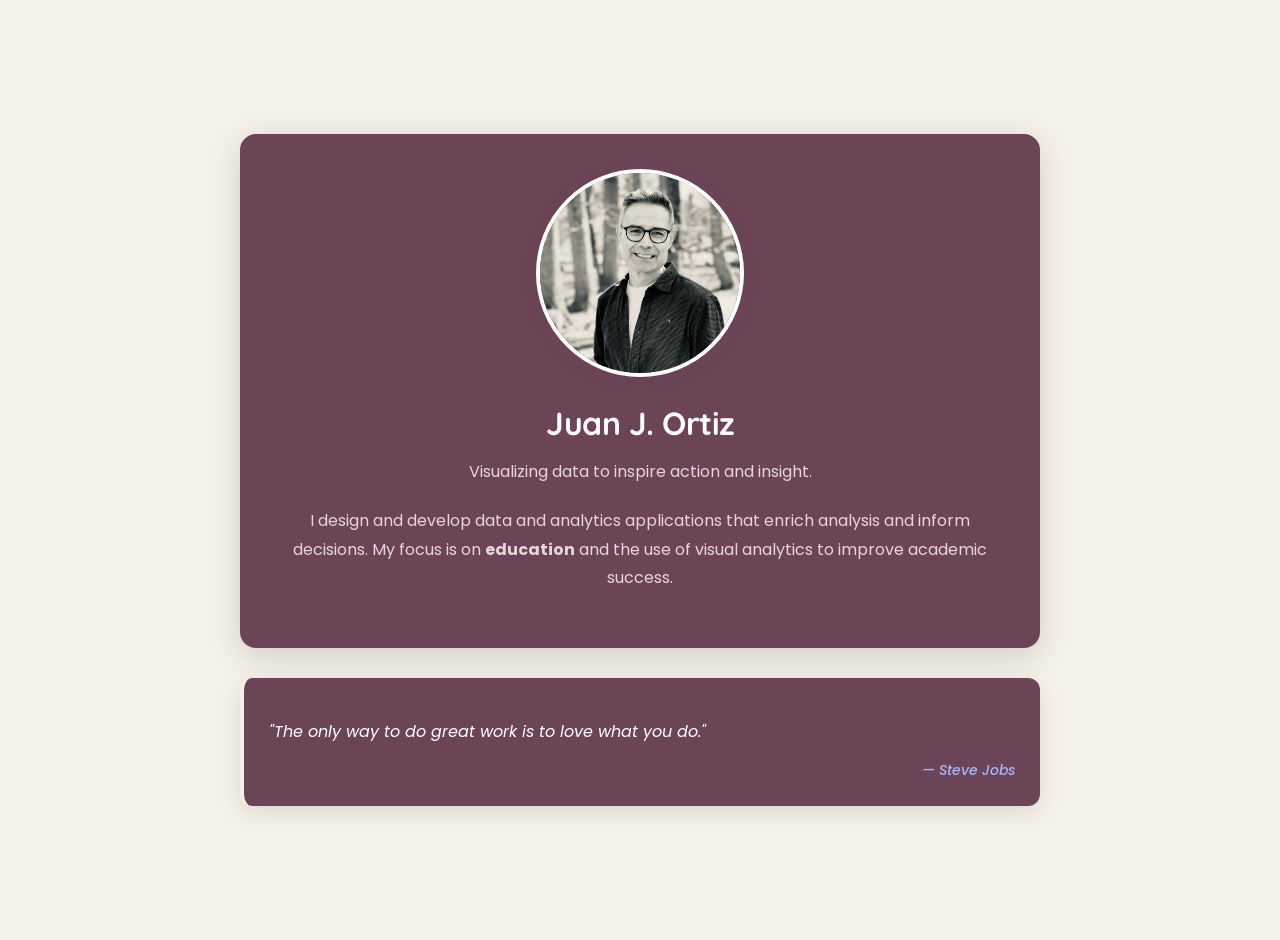
==== hero_index.html @ e3eeb02c "remove files" ====
<!DOCTYPE html>
<html lang="en">
<head>
    <meta charset="UTF-8">
    <meta name="viewport" content="width=device-width, initial-scale=1.0">
    <meta name="description" content="Juan J. Ortiz - Visual Analytics Specialist" />
    <title>Juan J. Ortiz - Data and Analytics</title>
    <link rel="stylesheet" href="styles.css" />
    <link rel="preconnect" href="https://fonts.googleapis.com">
    <link rel="preconnect" href="https://fonts.gstatic.com" crossorigin>
    <link href="https://fonts.googleapis.com/css2?family=Poppins:wght@400;600;700&family=Quicksand:wght@500;600;700&display=swap" rel="stylesheet">
</head>
<body>
    <main class="container">
      <section class="profile-card" aria-labelledby="profile-name">
        <img
          src="./assets/jjoo_bw.JPEG"
          alt="Juan J. Ortiz"
          class="avatar"
          width="200"
          height="200"
        />
        <h1 class="name" id="profile-name">Juan J. Ortiz</h1>
        <p class="bio">
          Visualizing data to inspire action and insight.
        </p>
        <p class="bio">
            I design and develop data and analytics applications that enrich analysis and inform decisions. 
            My focus is on <strong>education</strong> and the use of visual analytics to improve academic success.
        </p>
      </section>
      <blockquote class="quote">
        <p>"The only way to do great work is to love what you do."</p>
        <cite>— Steve Jobs</cite>
      </blockquote>
    </main>
    <script src="shapes.js"></script>
    <script src="shapegenerator.js"></script>
    <script>
        generateShapes({
            element: document.body,
            options: {
                colorList: ["#a29bfe","#ff7675","#55efc4","#636e72"],
                numberOfShapes: 15,
                mode: 1,
                rotation: true
            }
        });
    </script>
</body>
</html>
---- styles.css ----
:root {
  --primary: #4f46e5; /* Indigo */
  --secondary: #a5b4fc; /* Light indigo */
  --dark: #1e1b4b; /* Dark indigo */
  --light: #f8fafc;
  --accent: #a5b4fc; /* Lighter indigo accent */
  --success: #10b981;
  --font-main: 'Poppins', sans-serif;
  --font-heading: 'Quicksand', sans-serif;
}

body {
  font-family: var(--font-main);
  background-color: #f5f1e8; /* Warm light beige background */
  color: #333333;
  margin: 0;
  padding: 20px;
  display: flex;
  justify-content: center;
  align-items: center;
  min-height: 100vh;
}

.container {
  max-width: 800px;
  width: 100%;
  display: flex;
  flex-direction: column;
  gap: 30px;
  position: relative;
}

.profile-card {
  background: #6B4457; /* Same as quote card - dark maroon */
  border-radius: 16px;
  box-shadow: 0 8px 32px rgba(0, 0, 0, 0.15);
  padding: 35px;
  text-align: center;
  transition: all 0.3s ease;
  border: none;
  position: relative;
  z-index: 1;
  color: #FFFFFF; /* White text for contrast */
}

.profile-card:hover {
  transform: translateY(-8px);
  box-shadow: 0 16px 48px rgba(107, 68, 87, 0.3); /* Maroon glow */
}

.avatar {
  border-radius: 50%;
  border: 4px solid #FFFFFF; /* White border for contrast */
  margin-bottom: 20px;
  transition: all 0.3s ease;
  object-fit: cover;
  object-position: center top;
  box-shadow: 0 4px 16px rgba(107, 68, 87, 0.3); /* Maroon shadow */
}

.profile-card:hover .avatar {
  border-color: #F5F1E8; /* Light beige border */
  transform: scale(1.05);
  box-shadow: 0 8px 32px rgba(107, 68, 87, 0.4); /* Maroon shadow */
}

.name {
  margin: 0;
  color: #FFFFFF; /* White for contrast */
  font-family: var(--font-heading);
  font-weight: 700;
  font-size: 32px;
  letter-spacing: -0.5px;
  line-height: 1.2;
}

.title {
  margin: 8px 0 12px 0;
  color: #F5E6E8; /* Soft pink-beige for subtlety */
  font-family: var(--font-heading);
  font-weight: 600;
  font-size: 18px;
  letter-spacing: 0.5px;
  text-transform: uppercase;
  tracking: 1px;
}

.bio {
  color: #E8D5D8; /* Light pink-gray that blends with burgundy */
  margin-bottom: 20px;
  line-height: 1.8;
  font-size: 16px;
  font-weight: 400;
}

.follow-btn {
  background-color: var(--primary);
  color: white;
  border: none;
  padding: 10px 25px;
  border-radius: 50px;
  font-weight: 600;
  cursor: pointer;
  transition: all 0.3s ease;
  font-family: var(--font-main);
}

.follow-btn:hover {
  background-color: var(--accent);
  transform: scale(1.05);
}

.chart-container {
  background: white;
  border-radius: 12px;
  box-shadow: 0 10px 20px rgba(0, 0, 0, 0.1);
  padding: 25px;
}

.chart-title {
  margin-top: 0;
  color: var(--primary);
  font-weight: 600;
}

#chart {
  display: flex;
  flex-direction: column;
  gap: 10px;
  margin: 20px 0;
}

.bar {
  height: 40px;
  border-radius: 5px;
  transition: width 0.5s ease;
  position: relative;
  box-shadow: 0 4px 6px rgba(0, 0, 0, 0.1);
}

.bar::after {
  content: attr(data-value);
  position: absolute;
  right: 5px;
  top: 50%;
  transform: translateY(-50%);
  color: white;
  font-weight: 600;
  font-size: 14px;
}

.chart-labels {
  display: flex;
  justify-content: space-between;
  padding: 0 10px;
  color: var(--secondary);
  font-weight: 500;
}

.quote {
  background-color: #6B4457; /* Dark maroon for quote card */
  border-left: 4px solid #F5F1E8; /* Light beige accent */
  padding: 25px;
  margin: 0;
  font-style: italic;
  color: #FFFFFF; /* White text */
  border-radius: 12px;
  box-shadow: 0 6px 24px rgba(0, 0, 0, 0.1);
  position: relative;
  z-index: 1;
  transition: all 0.3s ease;
}

.quote:hover {
  transform: translateY(-3px);
  box-shadow: 0 12px 32px rgba(107, 68, 87, 0.2); /* Maroon shadow */
}

cite {
  color: #F5F1E8; /* Background color for Steve Jobs name */
  font-weight: 500;
}

cite {
  display: block;
  margin-top: 8px;
  font-size: 14px;
  color: var(--secondary);
  font-weight: 500;
  text-align: right;
}



/* Simplified layering */
main {
  position: relative;
}
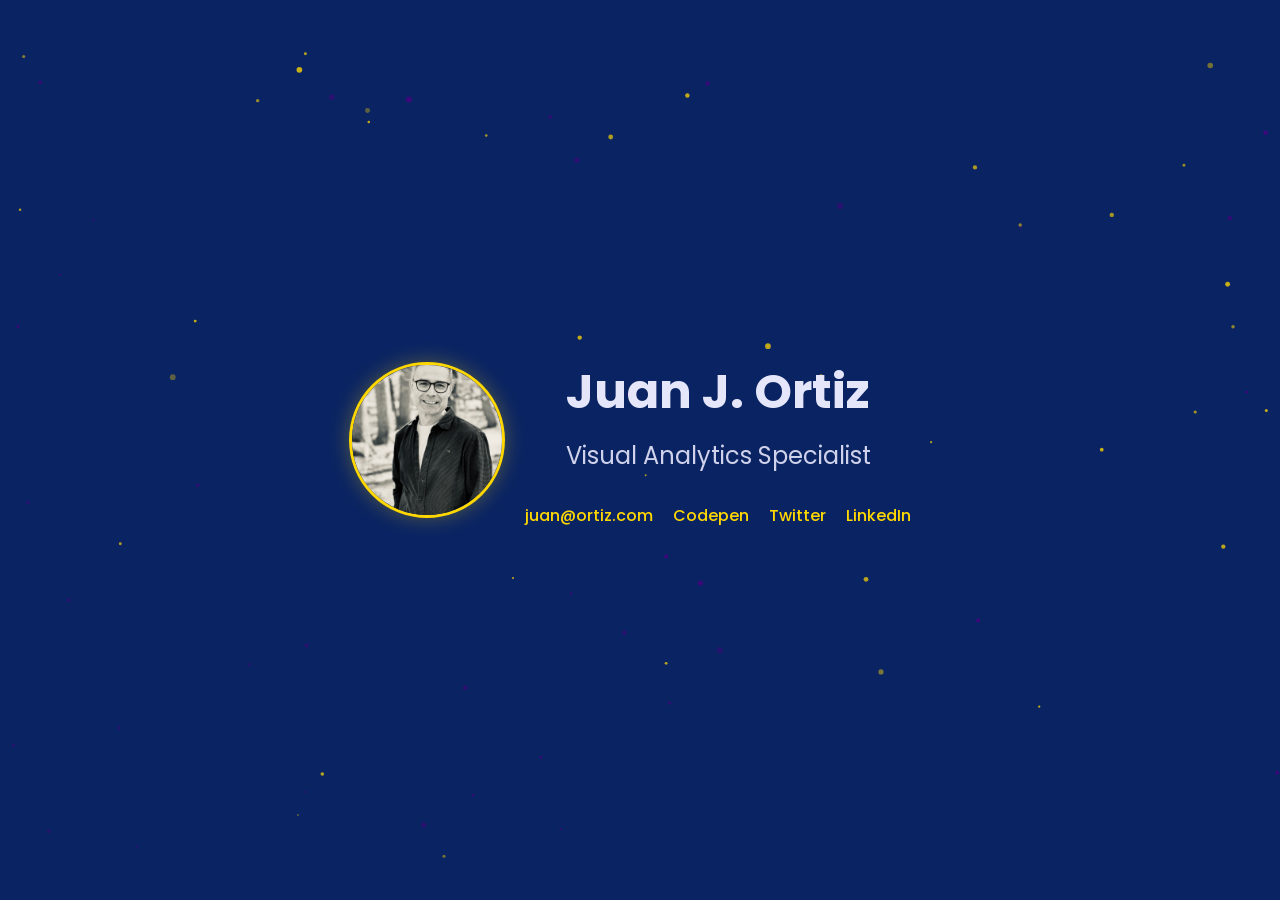
==== commit f65a990b: "particles" ====
--- a/hero_index.html
+++ b/hero_index.html
@@ -11,41 +11,29 @@
     <link href="https://fonts.googleapis.com/css2?family=Poppins:wght@400;600;700&family=Quicksand:wght@500;600;700&display=swap" rel="stylesheet">
 </head>
 <body>
-    <main class="container">
-      <section class="profile-card" aria-labelledby="profile-name">
+    <main>
         <img
           src="./assets/jjoo_bw.JPEG"
           alt="Juan J. Ortiz"
           class="avatar"
-          width="200"
-          height="200"
+          width="400"
+          height="400"
         />
-        <h1 class="name" id="profile-name">Juan J. Ortiz</h1>
-        <p class="bio">
-          Visualizing data to inspire action and insight.
-        </p>
-        <p class="bio">
-            I design and develop data and analytics applications that enrich analysis and inform decisions. 
-            My focus is on <strong>education</strong> and the use of visual analytics to improve academic success.
-        </p>
-      </section>
-      <blockquote class="quote">
-        <p>"The only way to do great work is to love what you do."</p>
-        <cite>— Steve Jobs</cite>
-      </blockquote>
+<canvas class="container" id="container" role="main"></canvas>
+  <div class="content">
+    <h1 class="title">Juan J. Ortiz</h1>
+    <p class="desc">Visual Analytics Specialist</p>
+     <ul class="contact">
+      <li><a href="mailto:juan@ortiz.com">juan@ortiz.com</a></li>
+        <li>
+          <a target="_top" href="https://codepen.io/juanortiz/">Codepen</a></li>
+        <li>
+          <a target="_top" href="https://twitter.com/juanortiz">Twitter</a></li>
+        <li><a target="_top" href="https://linkedin.com/in/juanortiz">LinkedIn</a></li>
+      </ul>
+  </div>
+
     </main>
-    <script src="shapes.js"></script>
-    <script src="shapegenerator.js"></script>
-    <script>
-        generateShapes({
-            element: document.body,
-            options: {
-                colorList: ["#a29bfe","#ff7675","#55efc4","#636e72"],
-                numberOfShapes: 15,
-                mode: 1,
-                rotation: true
-            }
-        });
-    </script>
+    <script src="script.js"></script>
 </body>
 </html>
--- a/styles.css
+++ b/styles.css
@@ -1,193 +1,23 @@
 :root {
-  --primary: #4f46e5; /* Indigo */
-  --secondary: #a5b4fc; /* Light indigo */
-  --dark: #1e1b4b; /* Dark indigo */
-  --light: #f8fafc;
-  --accent: #a5b4fc; /* Lighter indigo accent */
-  --success: #10b981;
+  --primary: #4B0082; /* Indigo */
+  --secondary: #FFD700; /* Soft Gold */
+  --dark: #0A2463; /* Deep Navy */
+  --light: #E6E6FA; /* Pale Lavender */
   --font-main: 'Poppins', sans-serif;
   --font-heading: 'Quicksand', sans-serif;
 }
 
 body {
   font-family: var(--font-main);
-  background-color: #f5f1e8; /* Warm light beige background */
-  color: #333333;
+  background-color: var(--dark); /* Deep Navy background */
+  color: var(--light); /* Pale Lavender text */
   margin: 0;
-  padding: 20px;
+  padding: 0;
   display: flex;
   justify-content: center;
   align-items: center;
   min-height: 100vh;
-}
-
-.container {
-  max-width: 800px;
-  width: 100%;
-  display: flex;
-  flex-direction: column;
-  gap: 30px;
-  position: relative;
-}
-
-.profile-card {
-  background: #6B4457; /* Same as quote card - dark maroon */
-  border-radius: 16px;
-  box-shadow: 0 8px 32px rgba(0, 0, 0, 0.15);
-  padding: 35px;
-  text-align: center;
-  transition: all 0.3s ease;
-  border: none;
-  position: relative;
-  z-index: 1;
-  color: #FFFFFF; /* White text for contrast */
-}
-
-.profile-card:hover {
-  transform: translateY(-8px);
-  box-shadow: 0 16px 48px rgba(107, 68, 87, 0.3); /* Maroon glow */
-}
-
-.avatar {
-  border-radius: 50%;
-  border: 4px solid #FFFFFF; /* White border for contrast */
-  margin-bottom: 20px;
-  transition: all 0.3s ease;
-  object-fit: cover;
-  object-position: center top;
-  box-shadow: 0 4px 16px rgba(107, 68, 87, 0.3); /* Maroon shadow */
-}
-
-.profile-card:hover .avatar {
-  border-color: #F5F1E8; /* Light beige border */
-  transform: scale(1.05);
-  box-shadow: 0 8px 32px rgba(107, 68, 87, 0.4); /* Maroon shadow */
-}
-
-.name {
-  margin: 0;
-  color: #FFFFFF; /* White for contrast */
-  font-family: var(--font-heading);
-  font-weight: 700;
-  font-size: 32px;
-  letter-spacing: -0.5px;
-  line-height: 1.2;
-}
-
-.title {
-  margin: 8px 0 12px 0;
-  color: #F5E6E8; /* Soft pink-beige for subtlety */
-  font-family: var(--font-heading);
-  font-weight: 600;
-  font-size: 18px;
-  letter-spacing: 0.5px;
-  text-transform: uppercase;
-  tracking: 1px;
-}
-
-.bio {
-  color: #E8D5D8; /* Light pink-gray that blends with burgundy */
-  margin-bottom: 20px;
-  line-height: 1.8;
-  font-size: 16px;
-  font-weight: 400;
-}
-
-.follow-btn {
-  background-color: var(--primary);
-  color: white;
-  border: none;
-  padding: 10px 25px;
-  border-radius: 50px;
-  font-weight: 600;
-  cursor: pointer;
-  transition: all 0.3s ease;
-  font-family: var(--font-main);
-}
-
-.follow-btn:hover {
-  background-color: var(--accent);
-  transform: scale(1.05);
-}
-
-.chart-container {
-  background: white;
-  border-radius: 12px;
-  box-shadow: 0 10px 20px rgba(0, 0, 0, 0.1);
-  padding: 25px;
-}
-
-.chart-title {
-  margin-top: 0;
-  color: var(--primary);
-  font-weight: 600;
-}
-
-#chart {
-  display: flex;
-  flex-direction: column;
-  gap: 10px;
-  margin: 20px 0;
-}
-
-.bar {
-  height: 40px;
-  border-radius: 5px;
-  transition: width 0.5s ease;
-  position: relative;
-  box-shadow: 0 4px 6px rgba(0, 0, 0, 0.1);
-}
-
-.bar::after {
-  content: attr(data-value);
-  position: absolute;
-  right: 5px;
-  top: 50%;
-  transform: translateY(-50%);
-  color: white;
-  font-weight: 600;
-  font-size: 14px;
-}
-
-.chart-labels {
-  display: flex;
-  justify-content: space-between;
-  padding: 0 10px;
-  color: var(--secondary);
-  font-weight: 500;
-}
-
-.quote {
-  background-color: #6B4457; /* Dark maroon for quote card */
-  border-left: 4px solid #F5F1E8; /* Light beige accent */
-  padding: 25px;
-  margin: 0;
-  font-style: italic;
-  color: #FFFFFF; /* White text */
-  border-radius: 12px;
-  box-shadow: 0 6px 24px rgba(0, 0, 0, 0.1);
-  position: relative;
-  z-index: 1;
-  transition: all 0.3s ease;
-}
-
-.quote:hover {
-  transform: translateY(-3px);
-  box-shadow: 0 12px 32px rgba(107, 68, 87, 0.2); /* Maroon shadow */
-}
-
-cite {
-  color: #F5F1E8; /* Background color for Steve Jobs name */
-  font-weight: 500;
-}
-
-cite {
-  display: block;
-  margin-top: 8px;
-  font-size: 14px;
-  color: var(--secondary);
-  font-weight: 500;
-  text-align: right;
+  overflow: hidden;
 }
 
 
@@ -195,4 +25,81 @@
 /* Simplified layering */
 main {
   position: relative;
+  width: 100%;
+  height: 100vh;
+  display: flex;
+  justify-content: center;
+  align-items: center;
+}
+
+/* Avatar styling for hero section */
+.avatar {
+  border-radius: 50%;
+  border: 3px solid var(--secondary); /* Soft Gold border */
+  width: 150px;
+  height: 150px;
+  object-fit: cover;
+  margin-bottom: 20px;
+  box-shadow: 0 0 20px rgba(255, 215, 0, 0.3); /* Soft Gold glow */
+  transition: all 0.3s ease;
+  position: relative;
+  z-index: 3; /* Higher than particles (z-index: 0) */
+}
+
+.avatar:hover {
+  transform: scale(1.05);
+  box-shadow: 0 0 30px rgba(255, 215, 0, 0.5); /* Enhanced glow on hover */
+  z-index: 4; /* Ensure hover state stays on top */
+}
+
+/* Hero canvas styles */
+#container {
+  position: fixed;
+  top: 0;
+  left: 0;
+  width: 100%;
+  height: 100%;
+  z-index: 0;
+}
+
+.content {
+  position: relative;
+  z-index: 3; /* Same as avatar, above particles */
+  text-align: center;
+  color: var(--light); /* Pale Lavender text */
+  max-width: 800px;
+  padding: 20px;
+}
+
+.content h1 {
+  font-size: 3rem;
+  margin: 0;
+  font-weight: 700;
+}
+
+.content p {
+  font-size: 1.5rem;
+  margin: 10px 0 30px 0;
+  opacity: 0.9;
+}
+
+.contact {
+  list-style: none;
+  padding: 0;
+  display: flex;
+  justify-content: center;
+  gap: 20px;
+  flex-wrap: wrap;
+}
+
+.contact li a {
+  color: var(--secondary); /* Soft Gold links */
+  text-decoration: none;
+  font-weight: 500;
+  transition: all 0.3s;
+}
+
+.contact li a:hover {
+  color: var(--primary); /* Indigo on hover */
+  transform: translateY(-2px);
 }
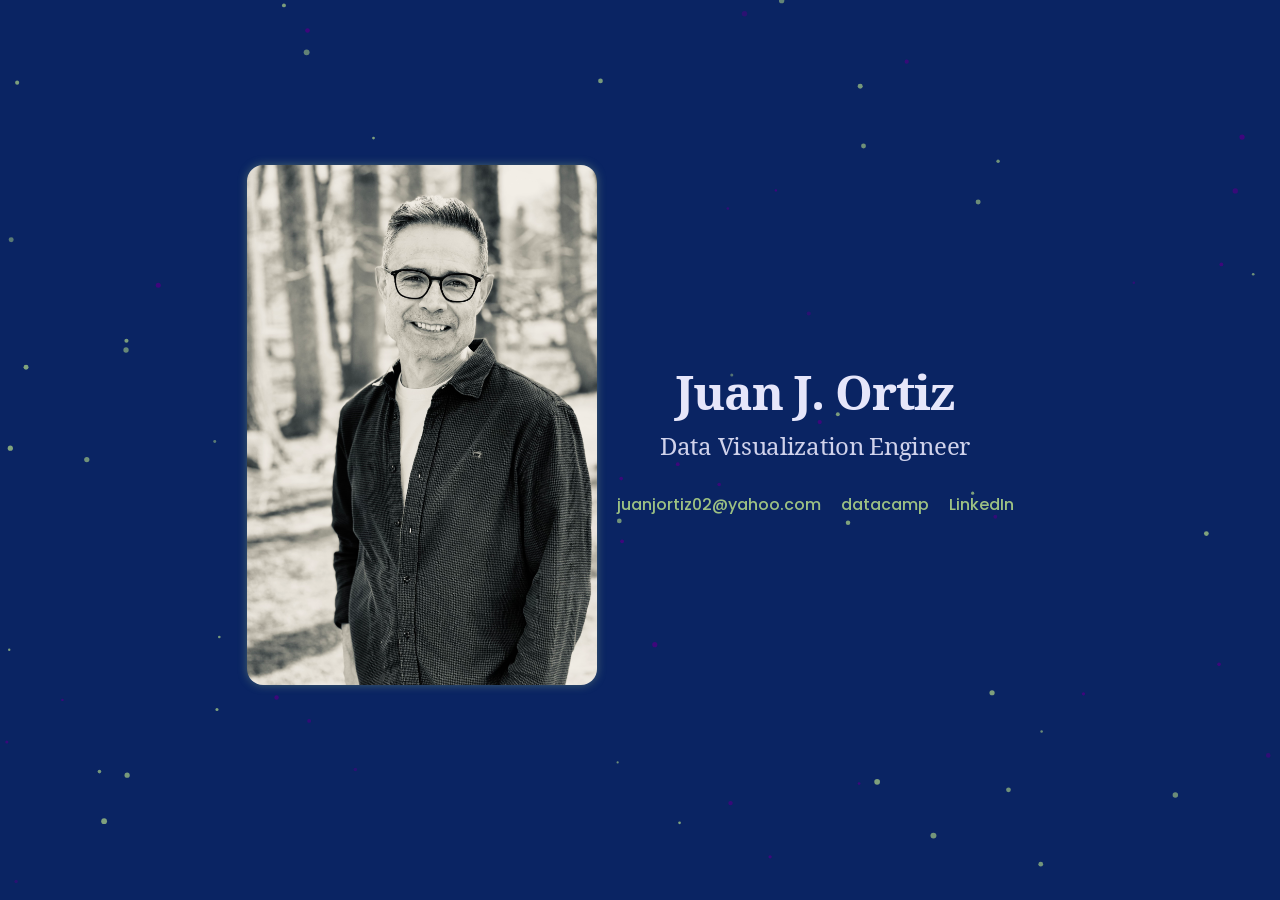
==== commit 4eefa6a4: "Experimental features: Added Koh Santepheap font, rectangular avatar with rounded corners, sage gree" ====
--- a/hero_index.html
+++ b/hero_index.html
@@ -8,7 +8,7 @@
     <link rel="stylesheet" href="styles.css" />
     <link rel="preconnect" href="https://fonts.googleapis.com">
     <link rel="preconnect" href="https://fonts.gstatic.com" crossorigin>
-    <link href="https://fonts.googleapis.com/css2?family=Poppins:wght@400;600;700&family=Quicksand:wght@500;600;700&display=swap" rel="stylesheet">
+    <link href="https://fonts.googleapis.com/css2?family=Koh+Santepheap:wght@400;700&family=Poppins:wght@400;600;700&display=swap" rel="stylesheet">
 </head>
 <body>
     <main>
@@ -16,20 +16,16 @@
           src="./assets/jjoo_bw.JPEG"
           alt="Juan J. Ortiz"
           class="avatar"
-          width="400"
-          height="400"
         />
 <canvas class="container" id="container" role="main"></canvas>
   <div class="content">
     <h1 class="title">Juan J. Ortiz</h1>
-    <p class="desc">Visual Analytics Specialist</p>
+    <p class="desc">Data Visualization Engineer</p>
      <ul class="contact">
-      <li><a href="mailto:juan@ortiz.com">juan@ortiz.com</a></li>
+      <li><a href="mailto:juan@ortiz.com">juanjortiz02@yahoo.com</a></li>
         <li>
-          <a target="_top" href="https://codepen.io/juanortiz/">Codepen</a></li>
-        <li>
-          <a target="_top" href="https://twitter.com/juanortiz">Twitter</a></li>
-        <li><a target="_top" href="https://linkedin.com/in/juanortiz">LinkedIn</a></li>
+          <a target="_top" href="https://www.datacamp.com/portfolio/juanjortiz02">datacamp</a></li>
+        <li><a target="_top" href="https://www.linkedin.com/in/buzzlite/">LinkedIn</a></li>
       </ul>
   </div>
 
--- a/styles.css
+++ b/styles.css
@@ -1,10 +1,10 @@
 :root {
   --primary: #4B0082; /* Indigo */
-  --secondary: #FFD700; /* Soft Gold */
+  --secondary: #9DC183; /* Sage Green */
   --dark: #0A2463; /* Deep Navy */
   --light: #E6E6FA; /* Pale Lavender */
   --font-main: 'Poppins', sans-serif;
-  --font-heading: 'Quicksand', sans-serif;
+  --font-heading: 'Koh Santepheap', sans-serif;
 }
 
 body {
@@ -34,21 +34,22 @@
 
 /* Avatar styling for hero section */
 .avatar {
-  border-radius: 50%;
-  border: 3px solid var(--secondary); /* Soft Gold border */
-  width: 150px;
-  height: 150px;
+  border-radius: 16px; /* Rounded corners for modern look */
+  border: none;
+  width: 350px; /* Width */
+  height: 520px; /* Height double the width (140x2 = 280) */
   object-fit: cover;
-  margin-bottom: 20px;
-  box-shadow: 0 0 20px rgba(255, 215, 0, 0.3); /* Soft Gold glow */
+  object-position: center top; /* Focus on upper body/face */
+  margin-bottom: 50px; /* Increased spacing for taller image */
+  box-shadow: 0 0 10px rgba(157, 193, 131, 0.4); /* Enhanced Sage Green glow */
   transition: all 0.3s ease;
   position: relative;
   z-index: 3; /* Higher than particles (z-index: 0) */
 }
 
 .avatar:hover {
-  transform: scale(1.05);
-  box-shadow: 0 0 30px rgba(255, 215, 0, 0.5); /* Enhanced glow on hover */
+  transform: scale(1.02) translateY(-4px); /* Subtle lift effect for tall image */
+  box-shadow: 0 0 20px rgba(157, 193, 131, 0.5); /* More pronounced Sage Green glow on hover */
   z-index: 4; /* Ensure hover state stays on top */
 }
 
@@ -75,12 +76,18 @@
   font-size: 3rem;
   margin: 0;
   font-weight: 700;
+  font-family: var(--font-heading); /* Playfair Display */
+  letter-spacing: -1px;
+  line-height: 1.1;
 }
 
 .content p {
   font-size: 1.5rem;
   margin: 10px 0 30px 0;
   opacity: 0.9;
+  font-family: var(--font-heading); /* Playfair Display for subtext */
+  font-weight: 400;
+  letter-spacing: -0.3px;
 }
 
 .contact {
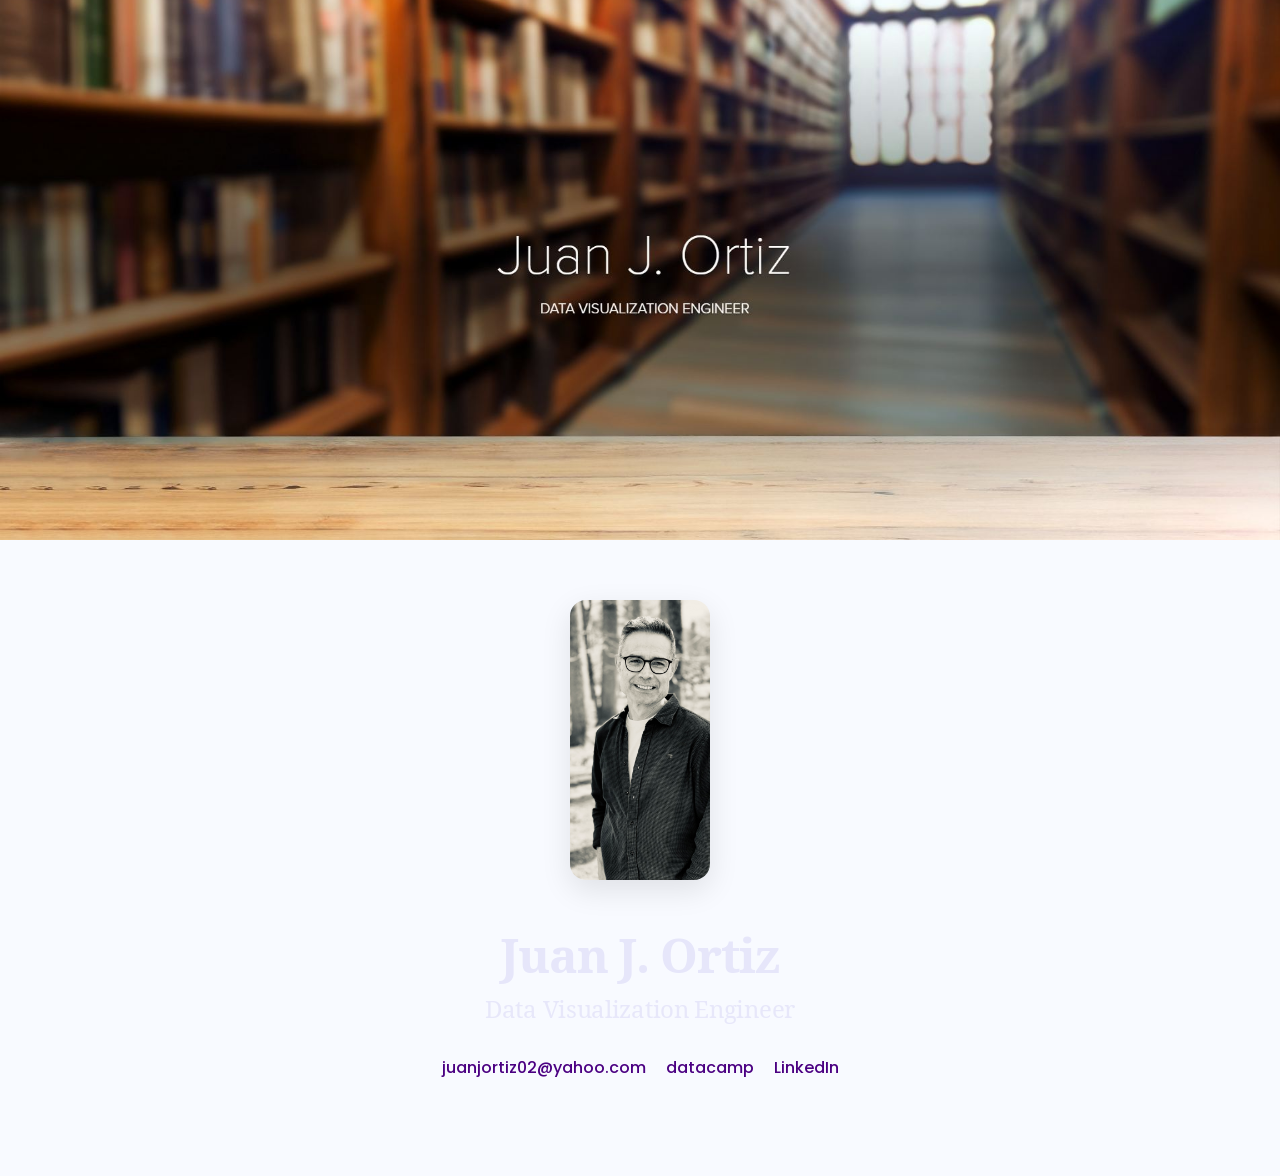
==== commit 211a7fbf: "Created two-section layout: hero section with pure background image, content section with snow backg" ====
--- a/hero_index.html
+++ b/hero_index.html
@@ -11,25 +11,25 @@
     <link href="https://fonts.googleapis.com/css2?family=Koh+Santepheap:wght@400;700&family=Poppins:wght@400;600;700&display=swap" rel="stylesheet">
 </head>
 <body>
-    <main>
+    <!-- Hero Section with Background Image -->
+    <section class="hero-section"></section>
+    
+    <!-- Content Section with Snow Background -->
+    <section class="content-section">
         <img
           src="./assets/jjoo_bw.JPEG"
           alt="Juan J. Ortiz"
           class="avatar"
         />
-<canvas class="container" id="container" role="main"></canvas>
-  <div class="content">
-    <h1 class="title">Juan J. Ortiz</h1>
-    <p class="desc">Data Visualization Engineer</p>
-     <ul class="contact">
-      <li><a href="mailto:juan@ortiz.com">juanjortiz02@yahoo.com</a></li>
-        <li>
-          <a target="_top" href="https://www.datacamp.com/portfolio/juanjortiz02">datacamp</a></li>
-        <li><a target="_top" href="https://www.linkedin.com/in/buzzlite/">LinkedIn</a></li>
-      </ul>
-  </div>
-
-    </main>
-    <script src="script.js"></script>
+        <div class="content">
+            <h1 class="title">Juan J. Ortiz</h1>
+            <p class="desc">Data Visualization Engineer</p>
+            <ul class="contact">
+                <li><a href="mailto:juan@ortiz.com">juanjortiz02@yahoo.com</a></li>
+                <li><a target="_top" href="https://www.datacamp.com/portfolio/juanjortiz02">datacamp</a></li>
+                <li><a target="_top" href="https://www.linkedin.com/in/buzzlite/">LinkedIn</a></li>
+            </ul>
+        </div>
+    </section>
 </body>
 </html>
--- a/styles.css
+++ b/styles.css
@@ -9,59 +9,71 @@
 
 body {
   font-family: var(--font-main);
-  background-color: var(--dark); /* Deep Navy background */
-  color: var(--light); /* Pale Lavender text */
   margin: 0;
   padding: 0;
+  min-height: 100vh;
   display: flex;
-  justify-content: center;
-  align-items: center;
-  min-height: 100vh;
-  overflow: hidden;
+  flex-direction: column;
 }
 
-
-
-/* Simplified layering */
-main {
+/* Hero Section with Background Image */
+.hero-section {
   position: relative;
   width: 100%;
-  height: 100vh;
+  height: 60vh;
+  min-height: 400px;
+  background-image: url('./assets/background_books.jpg');
+  background-size: cover;
+  background-position: center;
   display: flex;
   justify-content: center;
   align-items: center;
 }
 
-/* Avatar styling for hero section */
+/* Content Section with Snow Background */
+.content-section {
+  position: relative;
+  width: 100%;
+  background-color: #F8FAFF; /* Snow white */
+  color: var(--dark); /* Deep Navy text */
+  padding: 60px 20px;
+  display: flex;
+  flex-direction: column;
+  justify-content: center;
+  align-items: center;
+  flex: 1;
+  box-sizing: border-box;
+}
+
+
+
+/* Content container - now inside content-section */
+.content {
+  position: relative;
+  z-index: 2;
+  text-align: center;
+  color: var(--dark); /* Deep Navy text for snow background */
+  max-width: 800px;
+  width: 100%;
+  padding: 20px;
+  margin: 0 auto;
+}
+
+/* Avatar styling for content section */
 .avatar {
   border-radius: 16px; /* Rounded corners for modern look */
   border: none;
-  width: 350px; /* Width */
-  height: 520px; /* Height double the width (140x2 = 280) */
+  width: 140px; /* Width */
+  height: 280px; /* Height double the width (140x2 = 280) */
   object-fit: cover;
   object-position: center top; /* Focus on upper body/face */
-  margin-bottom: 50px; /* Increased spacing for taller image */
-  box-shadow: 0 0 10px rgba(157, 193, 131, 0.4); /* Enhanced Sage Green glow */
+  margin-bottom: 30px; /* Increased spacing for taller image */
+  box-shadow: 0 10px 30px rgba(0, 0, 0, 0.1); /* Subtle shadow for snow background */
   transition: all 0.3s ease;
   position: relative;
-  z-index: 3; /* Higher than particles (z-index: 0) */
+  z-index: 2;
 }
 
-.avatar:hover {
-  transform: scale(1.02) translateY(-4px); /* Subtle lift effect for tall image */
-  box-shadow: 0 0 20px rgba(157, 193, 131, 0.5); /* More pronounced Sage Green glow on hover */
-  z-index: 4; /* Ensure hover state stays on top */
-}
-
-/* Hero canvas styles */
-#container {
-  position: fixed;
-  top: 0;
-  left: 0;
-  width: 100%;
-  height: 100%;
-  z-index: 0;
-}
 
 .content {
   position: relative;
@@ -100,13 +112,15 @@
 }
 
 .contact li a {
-  color: var(--secondary); /* Soft Gold links */
+  color: var(--primary); /* Indigo links for snow background */
   text-decoration: none;
   font-weight: 500;
   transition: all 0.3s;
+  border-bottom: 2px solid transparent;
 }
 
 .contact li a:hover {
-  color: var(--primary); /* Indigo on hover */
+  color: var(--secondary); /* Sage Green on hover */
   transform: translateY(-2px);
+  border-bottom: 2px solid var(--secondary);
 }
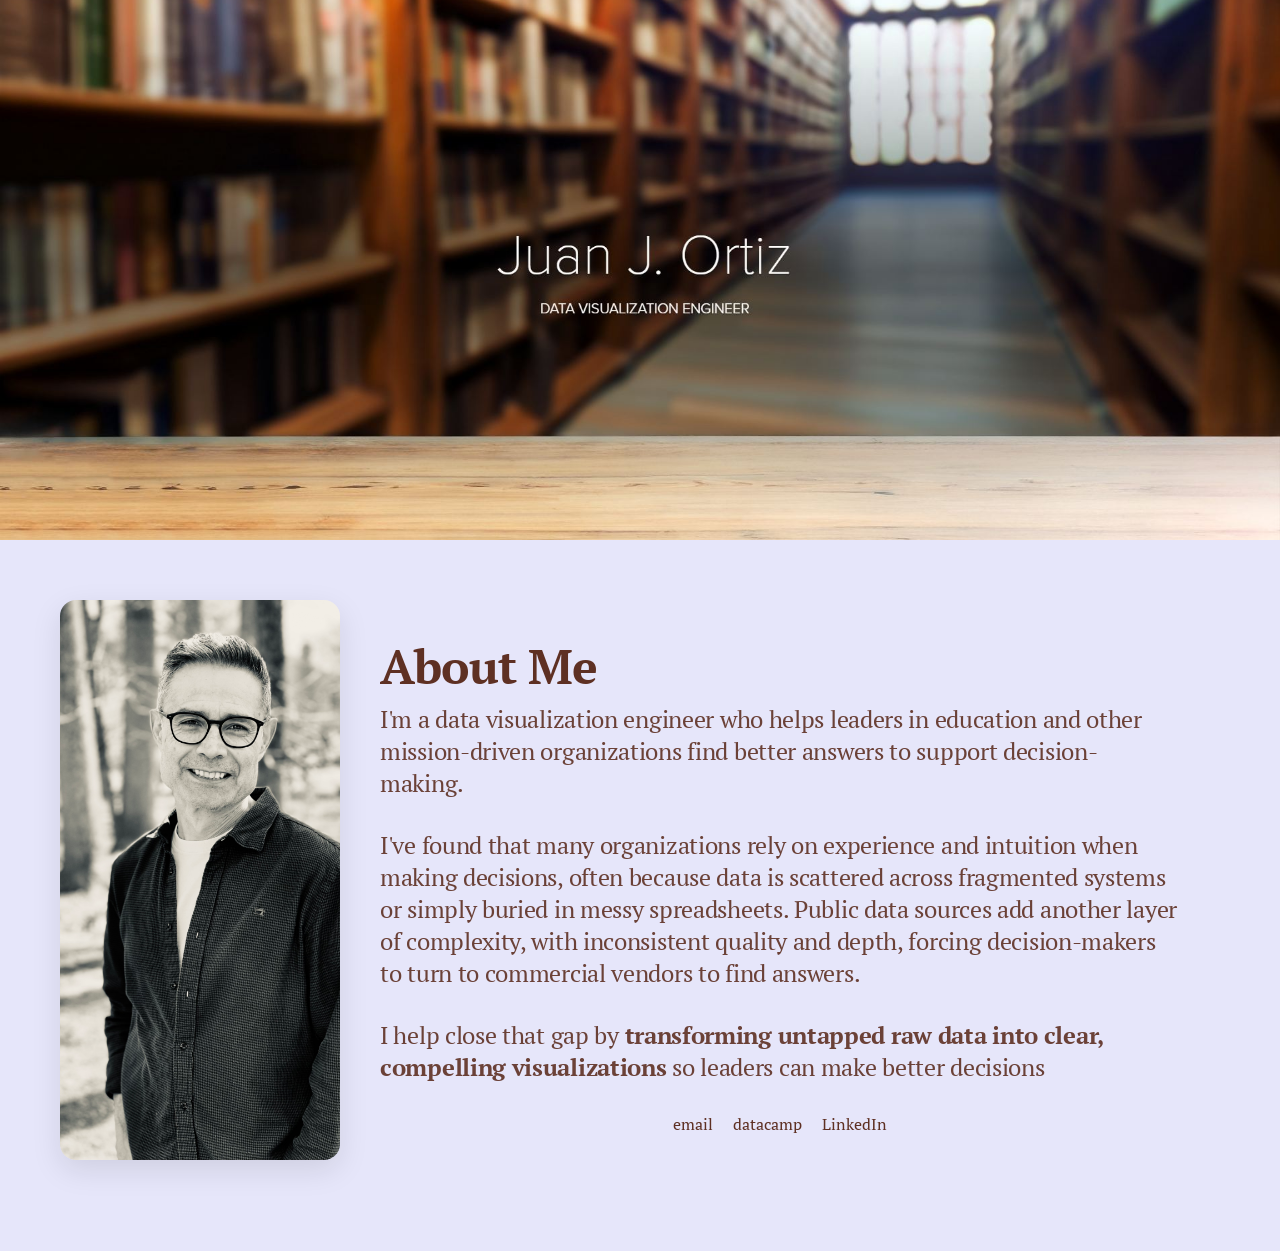
==== commit 73684ec3: "Refined two-section layout with library-inspired color palette. Hero section features pure books bac" ====
--- a/hero_index.html
+++ b/hero_index.html
@@ -8,6 +8,8 @@
     <link rel="stylesheet" href="styles.css" />
     <link rel="preconnect" href="https://fonts.googleapis.com">
     <link rel="preconnect" href="https://fonts.gstatic.com" crossorigin>
+    <link href="https://fonts.googleapis.com/css2?family=PT+Serif:ital,wght@0,400;0,700;1,400;1,700&display=swap" rel="stylesheet">
+    <link href="https://fonts.googleapis.com/css2?family=IBM+Plex+Serif:wght@400;500;600&display=swap" rel="stylesheet">
     <link href="https://fonts.googleapis.com/css2?family=Koh+Santepheap:wght@400;700&family=Poppins:wght@400;600;700&display=swap" rel="stylesheet">
 </head>
 <body>
@@ -22,10 +24,17 @@
           class="avatar"
         />
         <div class="content">
-            <h1 class="title">Juan J. Ortiz</h1>
-            <p class="desc">Data Visualization Engineer</p>
+            <h1 class="title">About Me</h1>
+            <p class="desc">I'm a data visualization engineer who helps leaders in education and other mission-driven organizations 
+                find better answers to support decision-making.</p>
+            <p class="desc"> I've found that many organizations rely on experience and intuition when making decisions, often because 
+                data is scattered across fragmented systems or simply buried in messy spreadsheets.  Public data sources add another 
+                layer of complexity, with inconsistent quality and depth, forcing decision-makers to turn to commercial vendors to 
+                find answers.</p>
+            <p class="desc"> I help close that gap by <strong>transforming untapped raw data into clear, compelling visualizations</strong> 
+                so leaders can make better decisions</p>
             <ul class="contact">
-                <li><a href="mailto:juan@ortiz.com">juanjortiz02@yahoo.com</a></li>
+                <li><a href="mailto:juanjortiz02@yahoo.com.com">email</a></li>
                 <li><a target="_top" href="https://www.datacamp.com/portfolio/juanjortiz02">datacamp</a></li>
                 <li><a target="_top" href="https://www.linkedin.com/in/buzzlite/">LinkedIn</a></li>
             </ul>
--- a/styles.css
+++ b/styles.css
@@ -3,8 +3,12 @@
   --secondary: #9DC183; /* Sage Green */
   --dark: #0A2463; /* Deep Navy */
   --light: #E6E6FA; /* Pale Lavender */
-  --font-main: 'Poppins', sans-serif;
-  --font-heading: 'Koh Santepheap', sans-serif;
+  --warm-wood: #D4C4A8; /* Warm Wood - matches wooden elements */
+  --snow: #F8FAFF; /* Snow white */
+  --library-brown: #5E3023; /* Library Brown - rich wood tone */
+  --soft-light-blue: #B8C5C9; /* Soft Light Blue - carpet inspiration */
+  --font-main: 'PT Serif', serif;
+  --font-heading: 'PT Serif', serif;
 }
 
 body {
@@ -30,43 +34,29 @@
   align-items: center;
 }
 
-/* Content Section with Snow Background */
+/* Content Section */
 .content-section {
   position: relative;
   width: 100%;
-  background-color: #F8FAFF; /* Snow white */
-  color: var(--dark); /* Deep Navy text */
+  background-color: var(--light);
+  color: var(--library-brown); /* Library Brown #5E3023 text */
   padding: 60px 20px;
   display: flex;
-  flex-direction: column;
+  flex-direction: row;
   justify-content: center;
   align-items: center;
   flex: 1;
   box-sizing: border-box;
 }
 
-
-
-/* Content container - now inside content-section */
-.content {
-  position: relative;
-  z-index: 2;
-  text-align: center;
-  color: var(--dark); /* Deep Navy text for snow background */
-  max-width: 800px;
-  width: 100%;
-  padding: 20px;
-  margin: 0 auto;
-}
-
 /* Avatar styling for content section */
 .avatar {
   border-radius: 16px; /* Rounded corners for modern look */
   border: none;
-  width: 140px; /* Width */
-  height: 280px; /* Height double the width (140x2 = 280) */
+  width: 280px; /* Width */
+  height: 560px; /* Height double the width (140x2 = 280) */
   object-fit: cover;
-  object-position: center top; /* Focus on upper body/face */
+  object-position: center; /* Focus on upper body/face */
   margin-bottom: 30px; /* Increased spacing for taller image */
   box-shadow: 0 10px 30px rgba(0, 0, 0, 0.1); /* Subtle shadow for snow background */
   transition: all 0.3s ease;
@@ -78,28 +68,30 @@
 .content {
   position: relative;
   z-index: 3; /* Same as avatar, above particles */
-  text-align: center;
+  text-align: left;
   color: var(--light); /* Pale Lavender text */
   max-width: 800px;
-  padding: 20px;
+  padding: 40px;
 }
 
 .content h1 {
   font-size: 3rem;
   margin: 0;
   font-weight: 700;
-  font-family: var(--font-heading); /* Playfair Display */
+  font-family: var(--font-heading); /* Koh Santepheap */
   letter-spacing: -1px;
   line-height: 1.1;
+  color: var(--library-brown); /* Library Brown heading */
 }
 
 .content p {
   font-size: 1.5rem;
   margin: 10px 0 30px 0;
   opacity: 0.9;
-  font-family: var(--font-heading); /* Playfair Display for subtext */
+  font-family: var(--font-main); /* Koh Santepheap for subtext */
   font-weight: 400;
   letter-spacing: -0.3px;
+  color: var(--library-brown); /* Library Brown subtext */
 }
 
 .contact {
@@ -112,7 +104,7 @@
 }
 
 .contact li a {
-  color: var(--primary); /* Indigo links for snow background */
+  color: var(--library-brown); /* Library Brown links */
   text-decoration: none;
   font-weight: 500;
   transition: all 0.3s;
@@ -120,7 +112,7 @@
 }
 
 .contact li a:hover {
-  color: var(--secondary); /* Sage Green on hover */
+  color: var(--soft-light-blue); /* Soft Light Blue on hover */
   transform: translateY(-2px);
-  border-bottom: 2px solid var(--secondary);
+  border-bottom: 2px solid var(--soft-light-blue);
 }
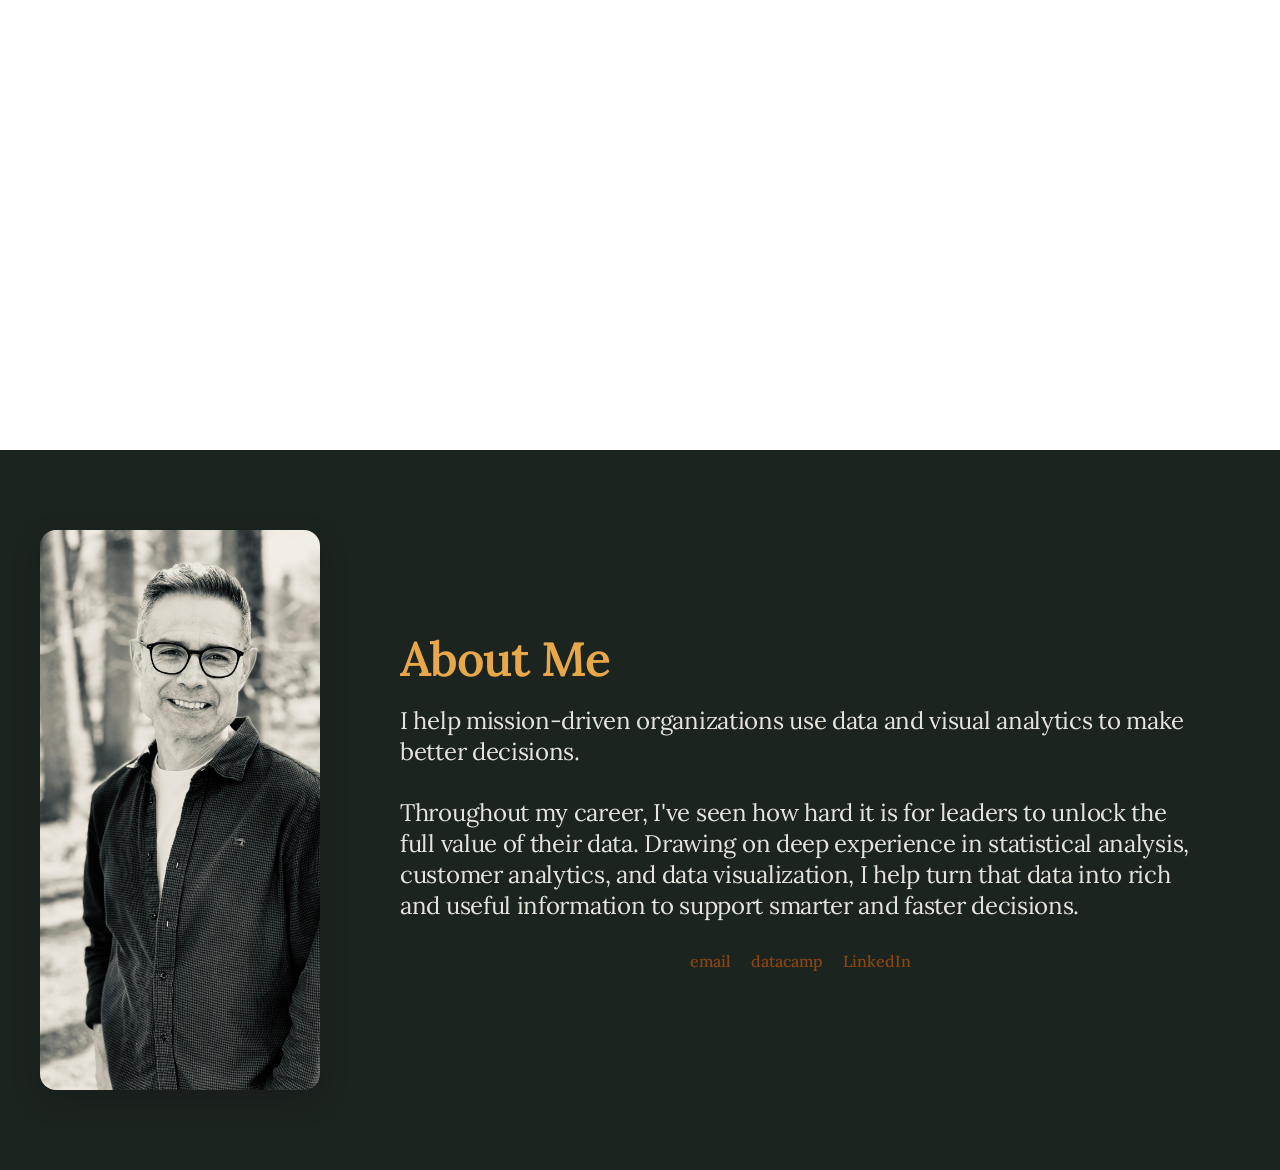
==== commit b895cf2b: "Refactor and clean up HTML and CSS - Fix email typo (double .com) - Fix 'decisons' typo - Add missin" ====
--- a/hero_index.html
+++ b/hero_index.html
@@ -3,42 +3,36 @@
 <head>
     <meta charset="UTF-8">
     <meta name="viewport" content="width=device-width, initial-scale=1.0">
-    <meta name="description" content="Juan J. Ortiz - Visual Analytics Specialist" />
-    <title>Juan J. Ortiz - Data and Analytics</title>
-    <link rel="stylesheet" href="styles.css" />
+    <meta name="description" content="Juan Ortiz - Data Visualization Engineer">
+    <title>Juan J. Ortiz</title>
+    <link rel="stylesheet" href="styles.css">
     <link rel="preconnect" href="https://fonts.googleapis.com">
     <link rel="preconnect" href="https://fonts.gstatic.com" crossorigin>
-    <link href="https://fonts.googleapis.com/css2?family=PT+Serif:ital,wght@0,400;0,700;1,400;1,700&display=swap" rel="stylesheet">
-    <link href="https://fonts.googleapis.com/css2?family=IBM+Plex+Serif:wght@400;500;600&display=swap" rel="stylesheet">
-    <link href="https://fonts.googleapis.com/css2?family=Koh+Santepheap:wght@400;700&family=Poppins:wght@400;600;700&display=swap" rel="stylesheet">
+    <link href="https://fonts.googleapis.com/css2?family=Lora:ital,wght@0,400;0,500;0,600;0,700;1,400;1,700&display=swap" rel="stylesheet">
 </head>
 <body>
-    <!-- Hero Section with Background Image -->
+    <!-- Hero Section -->
     <section class="hero-section"></section>
-    
-    <!-- Content Section with Snow Background -->
+
+    <!-- Content Section -->
     <section class="content-section">
-        <img
-          src="./assets/jjoo_bw.JPEG"
-          alt="Juan J. Ortiz"
-          class="avatar"
-        />
+        <img src="./assets/jjoo_bw.JPEG" alt="Juan J. Ortiz" class="avatar">
+        
         <div class="content">
-            <h1 class="title">About Me</h1>
-            <p class="desc">I'm a data visualization engineer who helps leaders in education and other mission-driven organizations 
-                find better answers to support decision-making.</p>
-            <p class="desc"> I've found that many organizations rely on experience and intuition when making decisions, often because 
-                data is scattered across fragmented systems or simply buried in messy spreadsheets.  Public data sources add another 
-                layer of complexity, with inconsistent quality and depth, forcing decision-makers to turn to commercial vendors to 
-                find answers.</p>
-            <p class="desc"> I help close that gap by <strong>transforming untapped raw data into clear, compelling visualizations</strong> 
-                so leaders can make better decisions</p>
+            <h1>About Me</h1>
+            <p>I help mission-driven organizations use data and visual analytics to make better decisions.</p>
+            <p>
+                Throughout my career, I've seen how hard it is for leaders to unlock the full value 
+                of their data. Drawing on deep experience in statistical analysis, customer analytics, 
+                and data visualization, I help turn that data into rich and useful information to 
+                support smarter and faster decisions.
+            </p>
             <ul class="contact">
-                <li><a href="mailto:juanjortiz02@yahoo.com.com">email</a></li>
-                <li><a target="_top" href="https://www.datacamp.com/portfolio/juanjortiz02">datacamp</a></li>
-                <li><a target="_top" href="https://www.linkedin.com/in/buzzlite/">LinkedIn</a></li>
+                <li><a href="mailto:juanjortiz02@yahoo.com">email</a></li>
+                <li><a target="_blank" rel="noopener noreferrer" href="https://www.datacamp.com/portfolio/juanjortiz02">datacamp</a></li>
+                <li><a target="_blank" rel="noopener noreferrer" href="https://www.linkedin.com/in/buzzlite/">LinkedIn</a></li>
             </ul>
         </div>
     </section>
 </body>
-</html>+</html>
--- a/styles.css
+++ b/styles.css
@@ -1,16 +1,17 @@
 :root {
-  --primary: #4B0082; /* Indigo */
-  --secondary: #9DC183; /* Sage Green */
-  --dark: #0A2463; /* Deep Navy */
-  --light: #E6E6FA; /* Pale Lavender */
-  --warm-wood: #D4C4A8; /* Warm Wood - matches wooden elements */
-  --snow: #F8FAFF; /* Snow white */
-  --library-brown: #5E3023; /* Library Brown - rich wood tone */
-  --soft-light-blue: #B8C5C9; /* Soft Light Blue - carpet inspiration */
-  --font-main: 'PT Serif', serif;
-  --font-heading: 'PT Serif', serif;
+  /* Color Palette */
+  --background: #1C2420;    /* Deep Forest */
+  --headings: #E8A84A;     /* Candle Light */
+  --body: #FAFAF2;         /* Ivory */
+  --accent: #9DC183;       /* Sage Green */
+  --library-brown: #8B4513; /* Library Brown */
+  --light: #FAFAF2;        /* Light text */
+
+  /* Typography */
+  --font-main: 'Lora', serif;
 }
 
+/* Base Styles */
 body {
   font-family: var(--font-main);
   margin: 0;
@@ -20,13 +21,13 @@
   flex-direction: column;
 }
 
-/* Hero Section with Background Image */
+/* Hero Section */
 .hero-section {
   position: relative;
   width: 100%;
-  height: 60vh;
-  min-height: 400px;
-  background-image: url('./assets/background_books.jpg');
+  height: 50vh;
+  min-height: 380px;
+  background-image: url('./assets/background_lights.jpg');
   background-size: cover;
   background-position: center;
   display: flex;
@@ -38,9 +39,9 @@
 .content-section {
   position: relative;
   width: 100%;
-  background-color: var(--light);
-  color: var(--library-brown); /* Library Brown #5E3023 text */
-  padding: 60px 20px;
+  background-color: var(--background);
+  color: var(--body);
+  padding: 80px 20px;
   display: flex;
   flex-direction: row;
   justify-content: center;
@@ -49,27 +50,27 @@
   box-sizing: border-box;
 }
 
-/* Avatar styling for content section */
+/* Avatar */
 .avatar {
-  border-radius: 16px; /* Rounded corners for modern look */
+  border-radius: 16px;
   border: none;
-  width: 280px; /* Width */
-  height: 560px; /* Height double the width (140x2 = 280) */
+  width: 280px;
+  height: 560px;
   object-fit: cover;
-  object-position: center; /* Focus on upper body/face */
-  margin-bottom: 30px; /* Increased spacing for taller image */
-  box-shadow: 0 10px 30px rgba(0, 0, 0, 0.1); /* Subtle shadow for snow background */
+  object-position: center;
+  margin-right: 40px;
+  box-shadow: 0 10px 30px rgba(0, 0, 0, 0.2);
   transition: all 0.3s ease;
   position: relative;
   z-index: 2;
 }
 
-
+/* Content Container */
 .content {
   position: relative;
-  z-index: 3; /* Same as avatar, above particles */
+  z-index: 3;
   text-align: left;
-  color: var(--light); /* Pale Lavender text */
+  color: var(--light);
   max-width: 800px;
   padding: 40px;
 }
@@ -77,23 +78,24 @@
 .content h1 {
   font-size: 3rem;
   margin: 0;
-  font-weight: 700;
-  font-family: var(--font-heading); /* Koh Santepheap */
+  font-weight: 600;
+  font-family: var(--font-main);
   letter-spacing: -1px;
   line-height: 1.1;
-  color: var(--library-brown); /* Library Brown heading */
+  color: var(--headings);
 }
 
 .content p {
   font-size: 1.5rem;
-  margin: 10px 0 30px 0;
+  margin: 20px 0 30px;
   opacity: 0.9;
-  font-family: var(--font-main); /* Koh Santepheap for subtext */
+  font-family: var(--font-main);
   font-weight: 400;
   letter-spacing: -0.3px;
-  color: var(--library-brown); /* Library Brown subtext */
+  color: var(--body);
 }
 
+/* Contact Links */
 .contact {
   list-style: none;
   padding: 0;
@@ -104,7 +106,7 @@
 }
 
 .contact li a {
-  color: var(--library-brown); /* Library Brown links */
+  color: var(--library-brown);
   text-decoration: none;
   font-weight: 500;
   transition: all 0.3s;
@@ -112,7 +114,7 @@
 }
 
 .contact li a:hover {
-  color: var(--soft-light-blue); /* Soft Light Blue on hover */
+  color: var(--accent);
   transform: translateY(-2px);
-  border-bottom: 2px solid var(--soft-light-blue);
-}+  border-bottom: 2px solid var(--accent);
+}
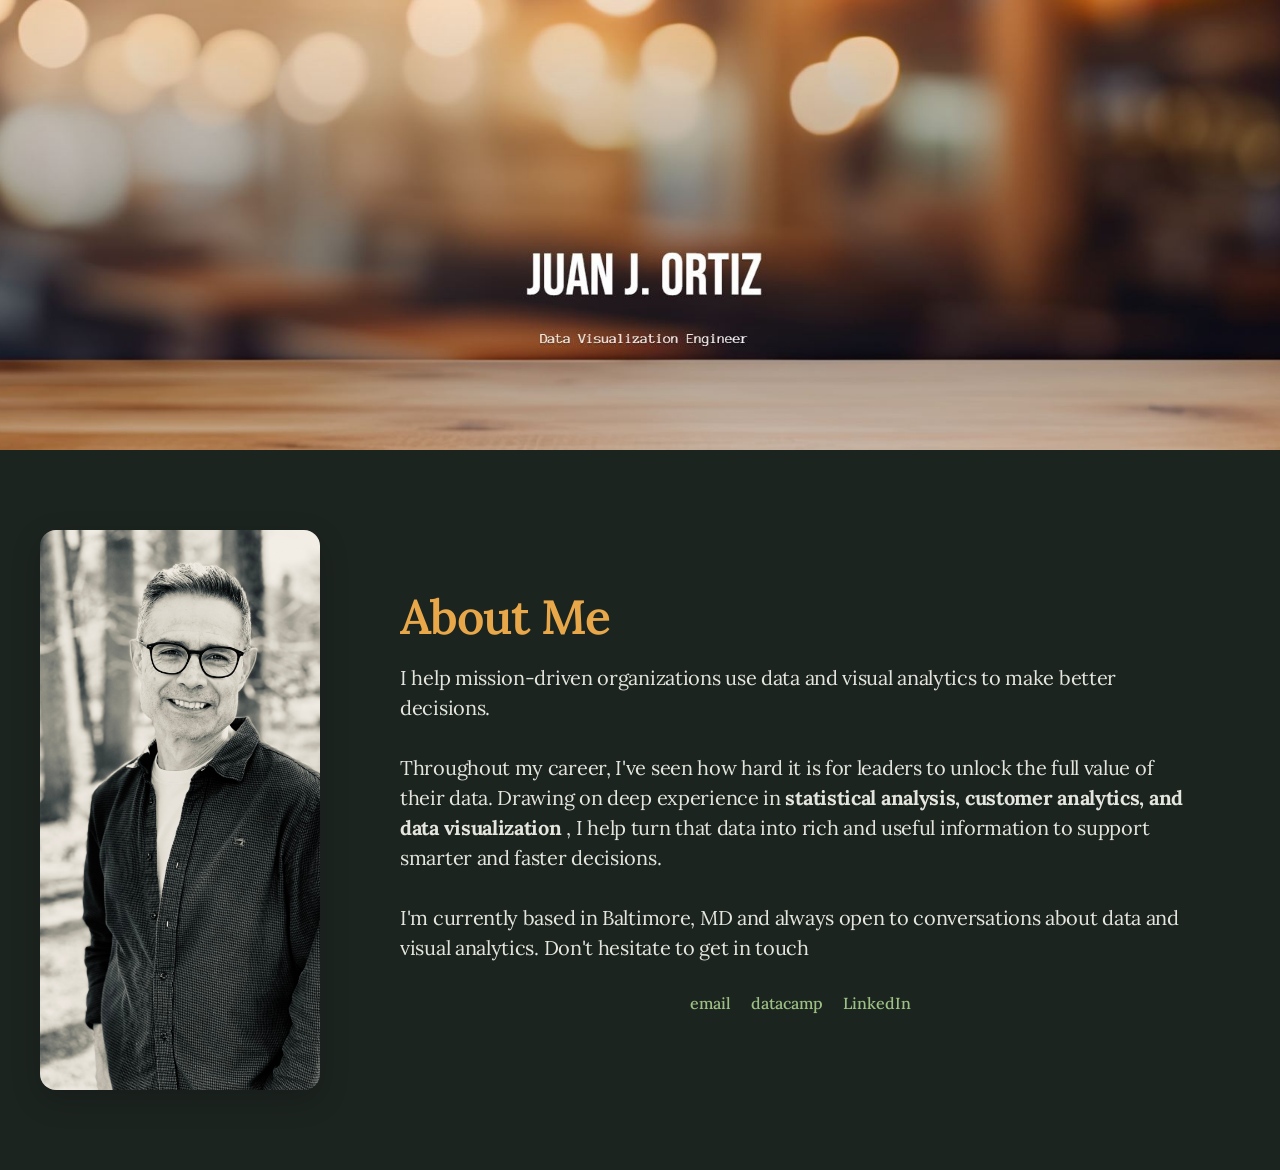
==== commit ec77d13c: "color and text latest changes to About Me and color pallette" ====
--- a/hero_index.html
+++ b/hero_index.html
@@ -23,10 +23,12 @@
             <p>I help mission-driven organizations use data and visual analytics to make better decisions.</p>
             <p>
                 Throughout my career, I've seen how hard it is for leaders to unlock the full value 
-                of their data. Drawing on deep experience in statistical analysis, customer analytics, 
-                and data visualization, I help turn that data into rich and useful information to 
+                of their data. Drawing on deep experience in <strong> statistical analysis, customer analytics, 
+                and data visualization </strong>, I help turn that data into rich and useful information to 
                 support smarter and faster decisions.
             </p>
+            <p>I'm currently based in Baltimore, MD and always open to conversations about data and visual analytics.  
+                Don't hesitate to get in touch</p>
             <ul class="contact">
                 <li><a href="mailto:juanjortiz02@yahoo.com">email</a></li>
                 <li><a target="_blank" rel="noopener noreferrer" href="https://www.datacamp.com/portfolio/juanjortiz02">datacamp</a></li>
--- a/styles.css
+++ b/styles.css
@@ -4,7 +4,7 @@
   --headings: #E8A84A;     /* Candle Light */
   --body: #FAFAF2;         /* Ivory */
   --accent: #9DC183;       /* Sage Green */
-  --library-brown: #8B4513; /* Library Brown */
+  --library-green: #3D5C46; /* Moss Green */
   --light: #FAFAF2;        /* Light text */
 
   /* Typography */
@@ -86,11 +86,12 @@
 }
 
 .content p {
-  font-size: 1.5rem;
+  font-size: 1.25rem;
   margin: 20px 0 30px;
   opacity: 0.9;
   font-family: var(--font-main);
   font-weight: 400;
+  line-height: 1.5;
   letter-spacing: -0.3px;
   color: var(--body);
 }
@@ -106,7 +107,7 @@
 }
 
 .contact li a {
-  color: var(--library-brown);
+  color: var(--accent);
   text-decoration: none;
   font-weight: 500;
   transition: all 0.3s;
@@ -114,7 +115,7 @@
 }
 
 .contact li a:hover {
-  color: var(--accent);
+  color: var(--library-green);
   transform: translateY(-2px);
-  border-bottom: 2px solid var(--accent);
+  border-bottom: 2px solid var(--library-green);
 }
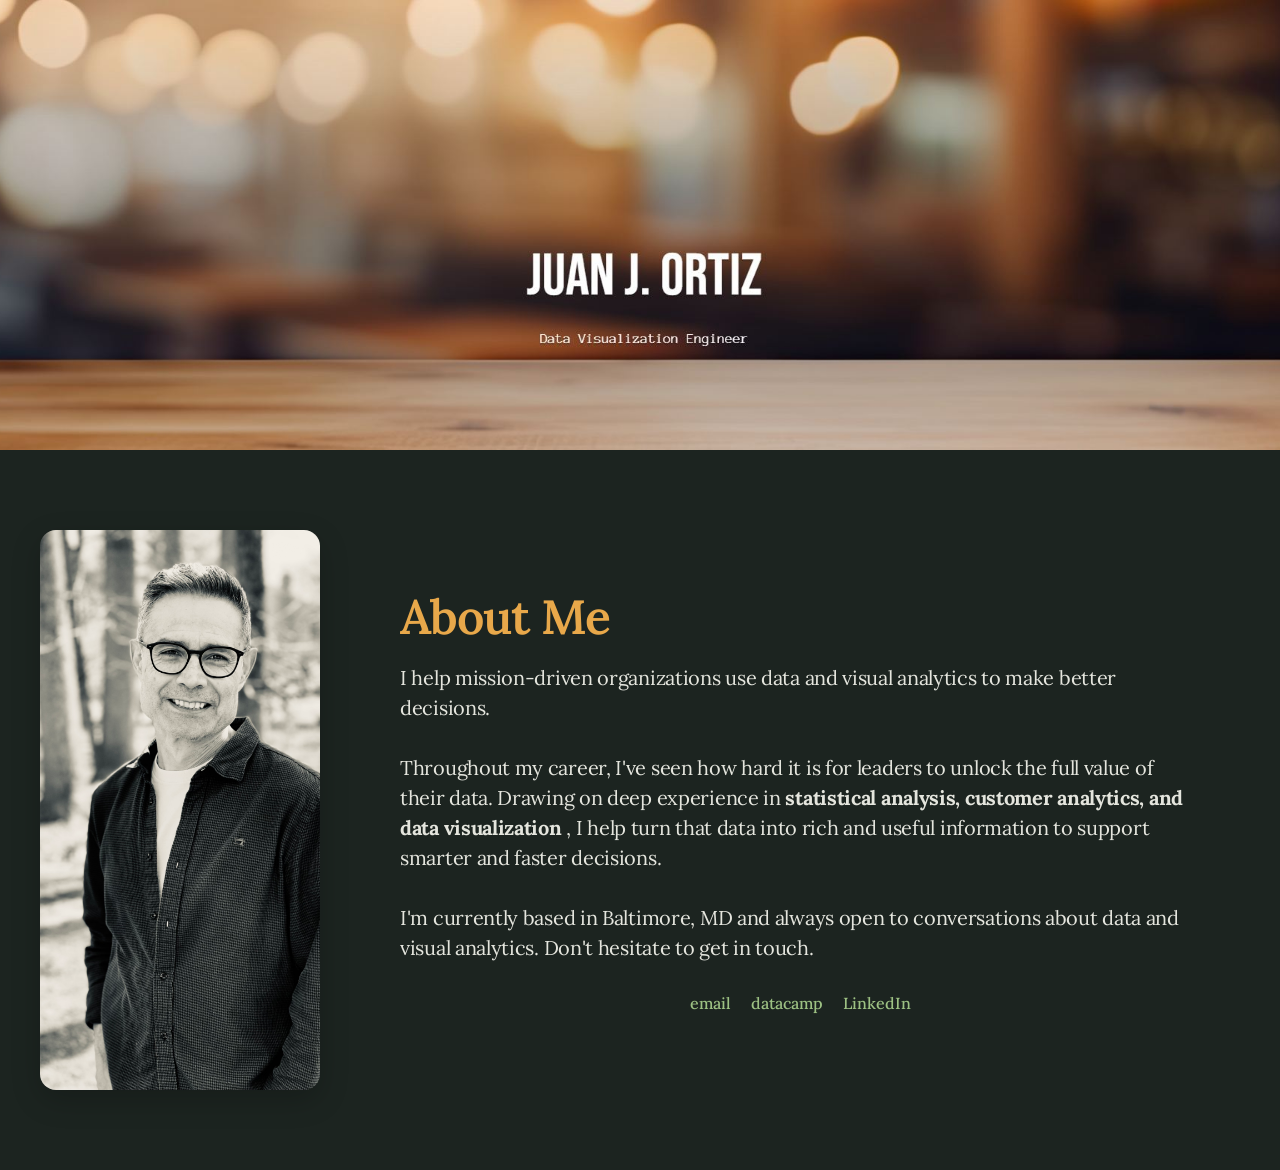
==== commit 2d805584: "typo fix" ====
--- a/hero_index.html
+++ b/hero_index.html
@@ -28,7 +28,7 @@
                 support smarter and faster decisions.
             </p>
             <p>I'm currently based in Baltimore, MD and always open to conversations about data and visual analytics.  
-                Don't hesitate to get in touch</p>
+                Don't hesitate to get in touch.</p>
             <ul class="contact">
                 <li><a href="mailto:juanjortiz02@yahoo.com">email</a></li>
                 <li><a target="_blank" rel="noopener noreferrer" href="https://www.datacamp.com/portfolio/juanjortiz02">datacamp</a></li>
